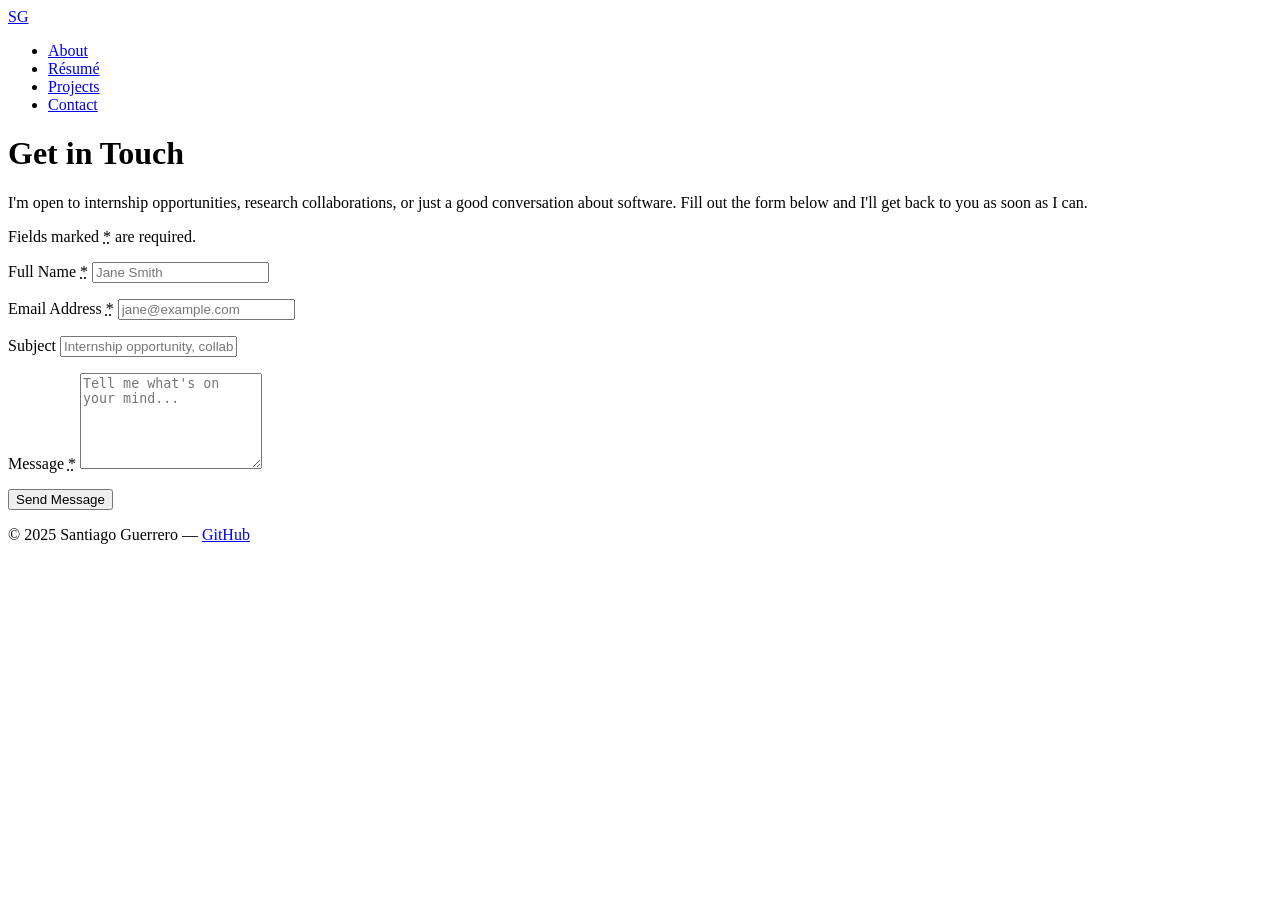
==== contact.html @ 35e9de85 "feat: claened up project.html to avoid unnecissarily adding a class attribute to tags that don't nee" ====
<!DOCTYPE html>
<html lang="en" data-theme="default">
<head>
  <meta charset="UTF-8" />
  <meta name="viewport" content="width=device-width, initial-scale=1.0" />
  <title>Contact &mdash; Santiago Guerrero</title>
  <link rel="stylesheet" href="./styles/main.css" />
  <script type="module" src="./scripts/main.js"></script>
</head>
<body>

  <header class="site-header">
    <nav class="site-nav" aria-label="Primary navigation">
      <a class="nav-logo" href="./index.html">SG</a>
      <ul class="nav-links" role="list">
        <li><a href="./index.html">About</a></li>
        <li><a href="./resume.html">Résumé</a></li>
        <li><a href="./projects.html">Projects</a></li>
        <li><a href="./contact.html" aria-current="page">Contact</a></li>
      </ul>
      <theme-picker></theme-picker>
    </nav>
  </header>

  <main id="main-content">

    <!--
      The page heading and intro sit directly in <main>.
      The form is the primary content — no section wrapper needed
      unless we add a second thematic block alongside it.
    -->
    <h1 class="page-title">Get in Touch</h1>
    <p class="page-intro">
      I'm open to internship opportunities, research collaborations, or just a
      good conversation about software. Fill out the form below and I'll get
      back to you as soon as I can.
    </p>

    <!--
      ACTION: Replace "YOUR_FORM_ID" with your Formspree endpoint ID.
      Sign up at https://formspree.io, create a form, and paste the ID here.
      Format: https://formspree.io/f/YOUR_FORM_ID
      Works without JavaScript — Formspree handles the server-side redirect.

      novalidate is present so JavaScript can control validation UX,
      but native HTML5 attributes (required, type="email") remain as
      the baseline — they activate if JS fails to load.
    -->
    <form
      class="contact-form"
      action="https://formspree.io/f/YOUR_FORM_ID"
      method="POST"
      novalidate
    >

      <p class="form-required-note">
        Fields marked <abbr title="required">*</abbr> are required.
      </p>

      <p class="form-group">
        <label for="name">Full Name <abbr title="required">*</abbr></label>
        <input
          type="text"
          id="name"
          name="name"
          autocomplete="name"
          required
          aria-required="true"
          aria-describedby="name-error"
          placeholder="Jane Smith"
        />
        <span class="field-error" aria-live="polite" id="name-error"></span>
      </p>

      <p class="form-group">
        <label for="email">Email Address <abbr title="required">*</abbr></label>
        <input
          type="email"
          id="email"
          name="email"
          autocomplete="email"
          required
          aria-required="true"
          aria-describedby="email-error"
          placeholder="jane@example.com"
        />
        <span class="field-error" aria-live="polite" id="email-error"></span>
      </p>

      <p class="form-group">
        <label for="subject">Subject</label>
        <input
          type="text"
          id="subject"
          name="subject"
          placeholder="Internship opportunity, collaboration, etc."
        />
      </p>

      <p class="form-group">
        <label for="message">Message <abbr title="required">*</abbr></label>
        <textarea
          id="message"
          name="message"
          rows="6"
          required
          aria-required="true"
          aria-describedby="message-error"
          placeholder="Tell me what's on your mind..."
        ></textarea>
        <span class="field-error" aria-live="polite" id="message-error"></span>
      </p>

      <!-- Honeypot: hidden from real users, trips up bots -->
      <p hidden aria-hidden="true">
        <label for="gotcha">Leave this blank</label>
        <input type="text" id="gotcha" name="_gotcha" tabindex="-1" autocomplete="off" />
      </p>

      <p class="form-group">
        <button class="btn" type="submit">Send Message</button>
      </p>

      <p class="form-status" role="status" aria-live="polite" id="form-status"></p>

    </form>

  </main>

  <footer class="site-footer">
    <p>&copy; <time datetime="2025">2025</time> Santiago Guerrero &mdash;
      <a href="https://github.com/santibanti" rel="noopener noreferrer">GitHub</a>
    </p>
  </footer>

</body>
</html>
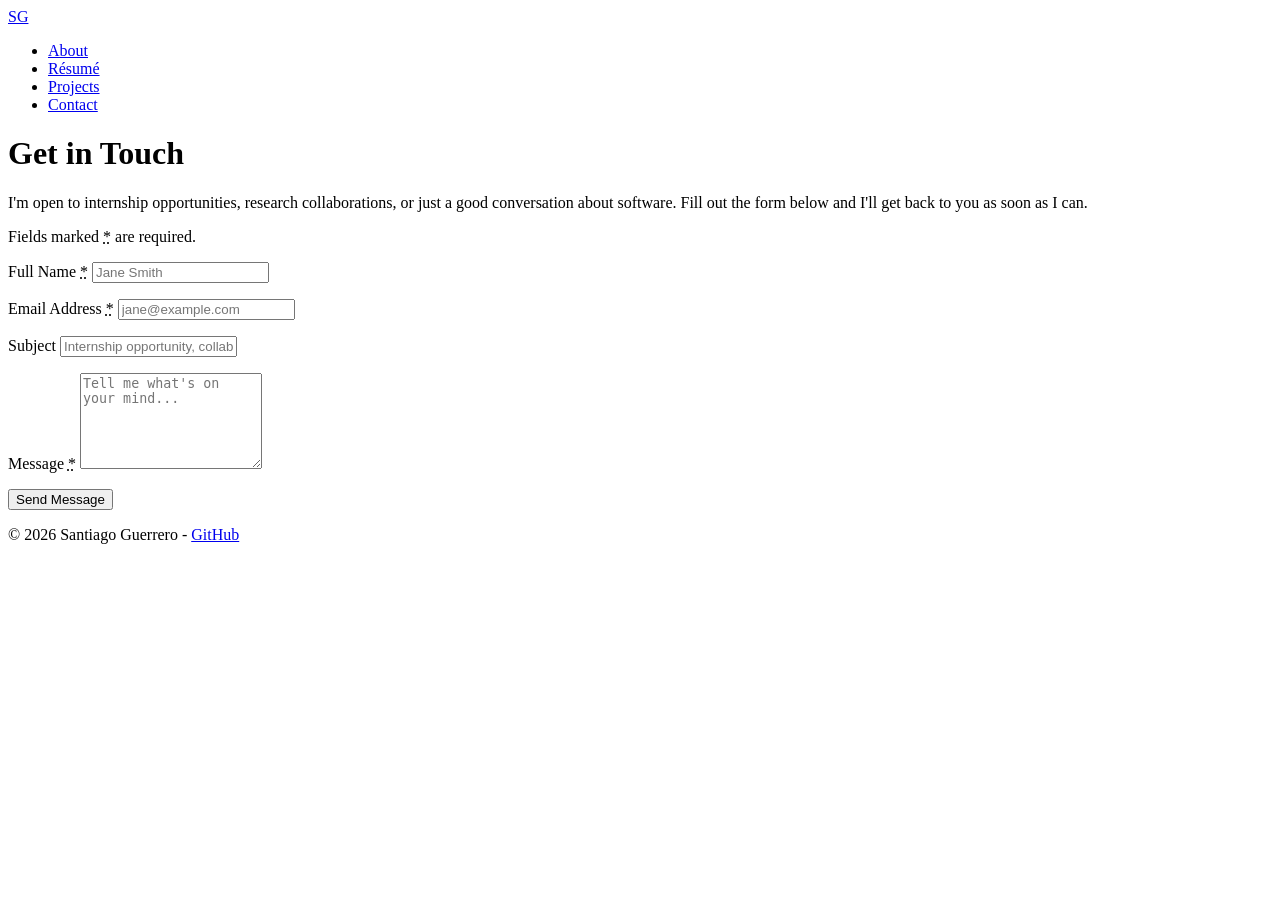
==== commit fade90a2: "feat: started cleaning contact.html and added form handling service id" ====
--- a/contact.html
+++ b/contact.html
@@ -3,16 +3,16 @@
 <head>
   <meta charset="UTF-8" />
   <meta name="viewport" content="width=device-width, initial-scale=1.0" />
-  <title>Contact &mdash; Santiago Guerrero</title>
+  <title>Contact</title>
   <link rel="stylesheet" href="./styles/main.css" />
   <script type="module" src="./scripts/main.js"></script>
 </head>
 <body>
 
-  <header class="site-header">
-    <nav class="site-nav" aria-label="Primary navigation">
-      <a class="nav-logo" href="./index.html">SG</a>
-      <ul class="nav-links" role="list">
+  <header>
+    <nav>
+      <a href="./index.html">SG</a>
+      <ul>
         <li><a href="./index.html">About</a></li>
         <li><a href="./resume.html">Résumé</a></li>
         <li><a href="./projects.html">Projects</a></li>
@@ -22,15 +22,9 @@
     </nav>
   </header>
 
-  <main id="main-content">
-
-    <!--
-      The page heading and intro sit directly in <main>.
-      The form is the primary content — no section wrapper needed
-      unless we add a second thematic block alongside it.
-    -->
-    <h1 class="page-title">Get in Touch</h1>
-    <p class="page-intro">
+  <main>
+    <h1>Get in Touch</h1>
+    <p>
       I'm open to internship opportunities, research collaborations, or just a
       good conversation about software. Fill out the form below and I'll get
       back to you as soon as I can.
@@ -46,12 +40,7 @@
       but native HTML5 attributes (required, type="email") remain as
       the baseline — they activate if JS fails to load.
     -->
-    <form
-      class="contact-form"
-      action="https://formspree.io/f/YOUR_FORM_ID"
-      method="POST"
-      novalidate
-    >
+    <form action="https://formspree.io/f/mzdwzoyd", method="POST">
 
       <p class="form-required-note">
         Fields marked <abbr title="required">*</abbr> are required.
@@ -97,39 +86,35 @@
         />
       </p>
 
-      <p class="form-group">
-        <label for="message">Message <abbr title="required">*</abbr></label>
-        <textarea
-          id="message"
-          name="message"
-          rows="6"
-          required
-          aria-required="true"
-          aria-describedby="message-error"
-          placeholder="Tell me what's on your mind..."
-        ></textarea>
-        <span class="field-error" aria-live="polite" id="message-error"></span>
-      </p>
+        <p class="form-group">
+            <label for="message">Message <abbr title="required">*</abbr></label>
+            <textarea
+            id="message"
+            name="message"
+            rows="6"
+            required
+            aria-required="true"
+            aria-describedby="message-error"
+            placeholder="Tell me what's on your mind..."
+            ></textarea>
+            <span class="field-error" aria-live="polite" id="message-error"></span>
+        </p>
 
-      <!-- Honeypot: hidden from real users, trips up bots -->
-      <p hidden aria-hidden="true">
-        <label for="gotcha">Leave this blank</label>
-        <input type="text" id="gotcha" name="_gotcha" tabindex="-1" autocomplete="off" />
-      </p>
+        <!-- Honeypot: hidden from real users, trips up bots -->
+        <p hidden>
+            <label for="gotcha">Leave this blank</label>
+            <input type="text" id="gotcha" name="_gotcha" tabindex="-1" autocomplete="off" />
+        </p>
 
-      <p class="form-group">
-        <button class="btn" type="submit">Send Message</button>
-      </p>
-
-      <p class="form-status" role="status" aria-live="polite" id="form-status"></p>
-
+        <button type="submit">Send Message</button>
+    
     </form>
 
   </main>
 
-  <footer class="site-footer">
-    <p>&copy; <time datetime="2025">2025</time> Santiago Guerrero &mdash;
-      <a href="https://github.com/santibanti" rel="noopener noreferrer">GitHub</a>
+  <footer>
+    <p>&copy; <time datetime="2026">2026</time> Santiago Guerrero - 
+      <a href="https://github.com/santibanti">GitHub</a>
     </p>
   </footer>
 
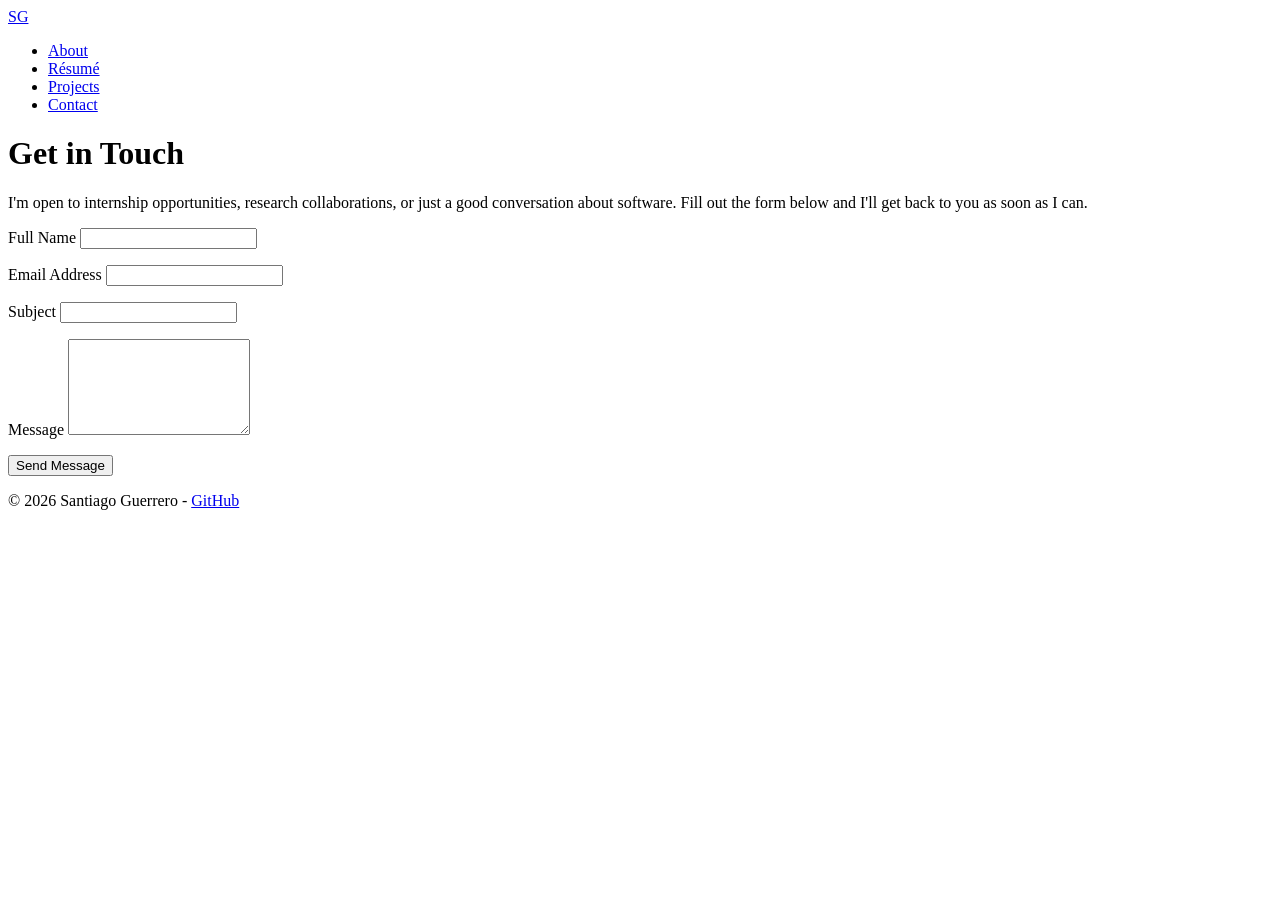
==== commit c7debc7b: "feat: cleaned up contact.html" ====
--- a/contact.html
+++ b/contact.html
@@ -42,65 +42,26 @@
     -->
     <form action="https://formspree.io/f/mzdwzoyd", method="POST">
 
-      <p class="form-required-note">
-        Fields marked <abbr title="required">*</abbr> are required.
-      </p>
-
-      <p class="form-group">
-        <label for="name">Full Name <abbr title="required">*</abbr></label>
-        <input
-          type="text"
-          id="name"
-          name="name"
-          autocomplete="name"
-          required
-          aria-required="true"
-          aria-describedby="name-error"
-          placeholder="Jane Smith"
-        />
-        <span class="field-error" aria-live="polite" id="name-error"></span>
-      </p>
-
-      <p class="form-group">
-        <label for="email">Email Address <abbr title="required">*</abbr></label>
-        <input
-          type="email"
-          id="email"
-          name="email"
-          autocomplete="email"
-          required
-          aria-required="true"
-          aria-describedby="email-error"
-          placeholder="jane@example.com"
-        />
-        <span class="field-error" aria-live="polite" id="email-error"></span>
-      </p>
-
-      <p class="form-group">
-        <label for="subject">Subject</label>
-        <input
-          type="text"
-          id="subject"
-          name="subject"
-          placeholder="Internship opportunity, collaboration, etc."
-        />
-      </p>
-
-        <p class="form-group">
-            <label for="message">Message <abbr title="required">*</abbr></label>
-            <textarea
-            id="message"
-            name="message"
-            rows="6"
-            required
-            aria-required="true"
-            aria-describedby="message-error"
-            placeholder="Tell me what's on your mind..."
-            ></textarea>
-            <span class="field-error" aria-live="polite" id="message-error"></span>
+        <p>
+            <label for="name">Full Name</label>
+            <input type="text" id="name" name="name" autocomplete="name" required />
         </p>
 
-        <!-- Honeypot: hidden from real users, trips up bots -->
+        <p>
+            <label for="email">Email Address</label>
+            <input type="email" id="email" name="email" autocomplete="email" required />
+        </p>
+    
+        <p>
+            <label for="subject">Subject</label>
+            <input type="text" id="subject" name="subject" />
+        </p>
+
+        <p>
+            <label for="message">Message</label>
+            <textarea id="message" name="message" rows="6" required></textarea>
+        </p>
+    
         <p hidden>
             <label for="gotcha">Leave this blank</label>
             <input type="text" id="gotcha" name="_gotcha" tabindex="-1" autocomplete="off" />
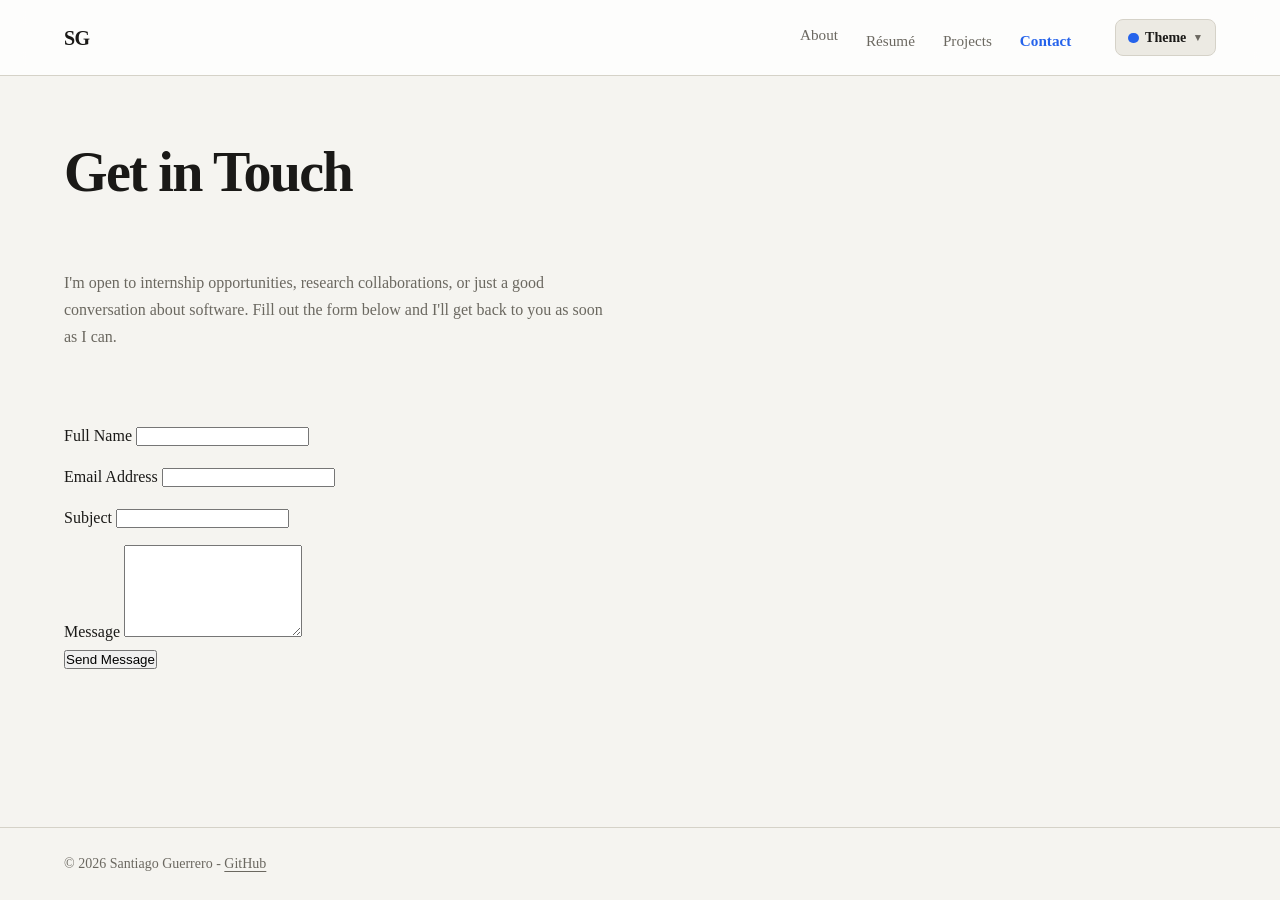
==== commit 78073126: "feat: fixed some comments" ====
--- a/contact.html
+++ b/contact.html
@@ -4,7 +4,7 @@
   <meta charset="UTF-8" />
   <meta name="viewport" content="width=device-width, initial-scale=1.0" />
   <title>Contact</title>
-  <link rel="stylesheet" href="./styles/main.css" />
+  <link rel="stylesheet" href="./main.css" />
   <script type="module" src="./scripts/main.js"></script>
 </head>
 <body>
@@ -30,17 +30,7 @@
       back to you as soon as I can.
     </p>
 
-    <!--
-      ACTION: Replace "YOUR_FORM_ID" with your Formspree endpoint ID.
-      Sign up at https://formspree.io, create a form, and paste the ID here.
-      Format: https://formspree.io/f/YOUR_FORM_ID
-      Works without JavaScript — Formspree handles the server-side redirect.
-
-      novalidate is present so JavaScript can control validation UX,
-      but native HTML5 attributes (required, type="email") remain as
-      the baseline — they activate if JS fails to load.
-    -->
-    <form action="https://formspree.io/f/mzdwzoyd", method="POST">
+    <form action="https://formspree.io/f/mzdwzoyd" method="POST">
 
         <p>
             <label for="name">Full Name</label>
--- a/main.css
+++ b/main.css
@@ -0,0 +1,691 @@
+/* 
+   Structure:
+   1. Theme definitions  (custom properties per data-theme)
+   2. Reset & base
+   3. Typography
+   4. Layout primitives
+   5. Header & nav
+   6. Hero
+   7. About & Experience (index)
+   8. Résumé page
+   9. Projects page
+   10. Contact page
+   11. Footer
+   12. Utilities
+   13. Reduced motion
+*/
+
+
+/* 
+   1. THEME DEFINITIONS
+   Each theme sets the same set of custom properties.
+   The [data-theme] attribute on <html> selects which set is active.
+   JavaScript switches the attribute; CSS does the rest.
+*/
+
+/* --- Default: clean light neutral --- */
+[data-theme="default"] {
+    --bg:          #f5f4f0;
+    --bg-alt:      #eceae3;
+    --surface:     #ffffff;
+    --border:      #d5d2c8;
+    --text:        #1a1917;
+    --text-muted:  #6b6860;
+    --accent:      #2563eb;
+    --accent-hover:#1d4ed8;
+    --accent-text: #ffffff;
+    --tag-bg:      #dbeafe;
+    --tag-text:    #1e40af;
+    --nav-bg:      #ffffffcc;
+    --shadow:      0 1px 3px rgb(0 0 0 / 0.08), 0 4px 16px rgb(0 0 0 / 0.06);
+  }
+  
+  /* --- Goenka: Vipassana-inspired, earthy ochres and warm whites --- */
+  [data-theme="goenka"] {
+    --bg:          #fdf6e3;
+    --bg-alt:      #f5e6c0;
+    --surface:     #fffdf5;
+    --border:      #d4a84b;
+    --text:        #2c1e06;
+    --text-muted:  #7a5c2e;
+    --accent:      #b8621a;
+    --accent-hover:#93490e;
+    --accent-text: #fffdf5;
+    --tag-bg:      #fde8c0;
+    --tag-text:    #7a3e10;
+    --nav-bg:      #fffdf5cc;
+    --shadow:      0 1px 3px rgb(44 30 6 / 0.10), 0 4px 16px rgb(44 30 6 / 0.07);
+  }
+  
+  /* --- Rose: warm pink and mauve --- */
+  [data-theme="rose"] {
+    --bg:          #fff1f2;
+    --bg-alt:      #ffe4e6;
+    --surface:     #ffffff;
+    --border:      #fda4af;
+    --text:        #1a0608;
+    --text-muted:  #7f3040;
+    --accent:      #e11d48;
+    --accent-hover:#be123c;
+    --accent-text: #ffffff;
+    --tag-bg:      #ffe4e6;
+    --tag-text:    #9f1239;
+    --nav-bg:      #fff1f2cc;
+    --shadow:      0 1px 3px rgb(225 29 72 / 0.08), 0 4px 16px rgb(225 29 72 / 0.07);
+  }
+  
+  /* --- Grimoire: arcane manuscript, near-blacks and ink tones --- */
+  [data-theme="grimoire"] {
+    --bg:          #0f0d0a;
+    --bg-alt:      #1a1610;
+    --surface:     #16120d;
+    --border:      #4a3f28;
+    --text:        #e8dfc8;
+    --text-muted:  #8c7d60;
+    --accent:      #8b5cf6;
+    --accent-hover:#7c3aed;
+    --accent-text: #ffffff;
+    --tag-bg:      #2e1f4a;
+    --tag-text:    #c4b5fd;
+    --nav-bg:      #16120dcc;
+    --shadow:      0 1px 3px rgb(0 0 0 / 0.4), 0 4px 16px rgb(0 0 0 / 0.3);
+  }
+  
+  /* --- Ocean: cool blue-teal tones --- */
+  [data-theme="ocean"] {
+    --bg:          #f0f7ff;
+    --bg-alt:      #dbeeff;
+    --surface:     #ffffff;
+    --border:      #7ec8e3;
+    --text:        #03141f;
+    --text-muted:  #2e6a8a;
+    --accent:      #0284c7;
+    --accent-hover:#0369a1;
+    --accent-text: #ffffff;
+    --tag-bg:      #e0f2fe;
+    --tag-text:    #075985;
+    --nav-bg:      #f0f7ffcc;
+    --shadow:      0 1px 3px rgb(2 132 199 / 0.08), 0 4px 16px rgb(2 132 199 / 0.07);
+  }
+  
+  
+  /* 
+     2. RESET & BASE
+    */
+  
+  *, *::before, *::after {
+    box-sizing: border-box;
+    margin: 0;
+    padding: 0;
+  }
+  
+  html {
+    scroll-behavior: smooth;
+  }
+  
+  body {
+    background-color: var(--bg);
+    color: var(--text);
+    font-family: "Georgia", "Times New Roman", serif;
+    font-size: 1rem;
+    line-height: 1.7;
+    min-block-size: 100vh;
+    display: grid;
+    grid-template-rows: auto 1fr auto;
+    transition: background-color 0.25s ease, color 0.25s ease;
+  }
+  
+  
+  /* 
+     3. TYPOGRAPHY
+    */
+  
+  h1, h2, h3, h4 {
+    font-family: "Georgia", serif;
+    line-height: 1.15;
+    color: var(--text);
+    text-wrap: balance;
+  }
+  
+  h1 { font-size: clamp(2.2rem, 5vw, 3.5rem); letter-spacing: -0.03em; }
+  h2 { font-size: clamp(1.4rem, 3vw, 2rem);   letter-spacing: -0.02em; margin-block-end: 1rem; }
+  h3 { font-size: clamp(1.1rem, 2vw, 1.35rem); }
+  
+  p  { max-width: 68ch; }
+  p + p { margin-block-start: 0.85em; }
+  
+  a {
+    color: var(--accent);
+    text-decoration: underline;
+    text-underline-offset: 0.2em;
+    transition: color 0.15s ease;
+  }
+  
+  a:hover, a:focus-visible {
+    color: var(--accent-hover);
+  }
+  
+  a:focus-visible {
+    outline: 0.2rem solid var(--accent);
+    outline-offset: 0.25rem;
+    border-radius: 2px;
+  }
+  
+  strong { font-weight: 700; }
+  
+  time  { font-variant-numeric: tabular-nums; }
+  
+  ul, ol {
+    padding-inline-start: 1.5rem;
+  }
+  
+  li + li {
+    margin-block-start: 0.4em;
+  }
+  
+  /* Definition lists (skills) */
+  dt {
+    font-weight: 700;
+    color: var(--text);
+    margin-block-start: 0.75rem;
+  }
+  
+  dd {
+    color: var(--text-muted);
+    padding-inline-start: 1rem;
+  }
+  
+  
+  /* 
+     4. LAYOUT PRIMITIVES
+    */
+  
+  /* Every page's content is constrained to a readable measure */
+  main {
+    width: min(100% - 3rem, 72rem);
+    margin-inline: auto;
+    padding-block: 4rem;
+    display: flex;
+    flex-direction: column;
+    gap: 4rem;
+  }
+  
+  /* Sections inside main inherit the column flow */
+  main > section {
+    display: flex;
+    flex-direction: column;
+    gap: 1.5rem;
+  }
+  
+  
+  /* 
+     5. HEADER & NAV
+    */
+  
+  header:has(nav) {
+    position: sticky;
+    top: 0;
+    z-index: 100;
+    background-color: var(--nav-bg);
+    backdrop-filter: blur(12px);
+    -webkit-backdrop-filter: blur(12px);
+    border-block-end: 1px solid var(--border);
+    transition: background-color 0.25s ease, border-color 0.25s ease;
+  }
+  
+  header > nav {
+    width: min(100% - 3rem, 72rem);
+    margin-inline: auto;
+    padding-block: 1rem;
+    display: flex;
+    align-items: center;
+    gap: 2rem;
+  }
+  
+  /* Logo mark */
+  header > nav > a:first-child {
+    font-size: 1.25rem;
+    font-weight: 700;
+    font-family: "Georgia", serif;
+    color: var(--text);
+    text-decoration: none;
+    letter-spacing: -0.03em;
+    margin-inline-end: auto;
+  }
+  
+  header > nav > a:first-child:hover {
+    color: var(--accent);
+  }
+  
+  /* Nav link list */
+  header > nav > ul {
+    list-style: none;
+    padding: 0;
+    display: flex;
+    gap: 0.25rem;
+  }
+  
+  header > nav > ul a {
+    display: block;
+    padding: 0.35rem 0.75rem;
+    border-radius: 6px;
+    color: var(--text-muted);
+    text-decoration: none;
+    font-size: 0.95rem;
+    transition: color 0.15s ease, background-color 0.15s ease;
+  }
+  
+  header > nav > ul a:hover {
+    color: var(--text);
+    background-color: var(--bg-alt);
+  }
+  
+  header > nav > ul a[aria-current="page"] {
+    color: var(--accent);
+    font-weight: 600;
+  }
+  
+  
+  /* 
+     6. HERO (index.html)
+    */
+  
+  main > .hero {
+    padding-block: 3rem 2rem;
+    border-block-end: 1px solid var(--border);
+    gap: 1rem;
+  }
+  
+  main > .hero > h1 {
+    font-size: clamp(2.8rem, 7vw, 5rem);
+    letter-spacing: -0.04em;
+  }
+  
+  main > .hero > p {
+    font-size: clamp(1.05rem, 2vw, 1.25rem);
+    color: var(--text-muted);
+    max-width: 52ch;
+  }
+  
+  /* Call-to-action link styled as a button */
+  .btn {
+    display: inline-block;
+    margin-block-start: 0.5rem;
+    padding: 0.65rem 1.4rem;
+    background-color: var(--accent);
+    color: var(--accent-text);
+    border-radius: 8px;
+    text-decoration: none;
+    font-size: 0.95rem;
+    font-weight: 600;
+    font-family: "Georgia", serif;
+    border: 2px solid transparent;
+    cursor: pointer;
+    transition: background-color 0.15s ease, transform 0.1s ease;
+  }
+  
+  .btn:hover, .btn:focus-visible {
+    background-color: var(--accent-hover);
+    color: var(--accent-text);
+    transform: translateY(-1px);
+  }
+  
+  .btn--outline {
+    background-color: transparent;
+    color: var(--accent);
+    border-color: var(--accent);
+  }
+  
+  .btn--outline:hover, .btn--outline:focus-visible {
+    background-color: var(--accent);
+    color: var(--accent-text);
+  }
+  
+  
+  /* 
+     7. ABOUT & EXPERIENCE (index.html)
+    */
+  
+  /* Experience ordered list */
+  main > section > ol {
+    list-style: none;
+    padding: 0;
+    display: flex;
+    flex-direction: column;
+    gap: 2rem;
+  }
+  
+  main > section > ol > li {
+    padding-block-start: 2rem;
+    border-block-start: 1px solid var(--border);
+  }
+  
+  main > section > ol > li > h3 {
+    margin-block-end: 0.25rem;
+  }
+  
+  main > section > ol > li > p {
+    color: var(--text-muted);
+    font-size: 0.9rem;
+    margin-block-end: 0.5rem;
+  }
+  
+  
+  /* 
+     8. RÉSUMÉ PAGE (resume.html)
+    */
+  
+  /* The <header> directly inside <main> on the résumé page */
+  main > header {
+    padding-block-end: 2rem;
+    border-block-end: 1px solid var(--border);
+    display: flex;
+    flex-direction: column;
+    gap: 0.5rem;
+  }
+  
+  main > header > p {
+    color: var(--text-muted);
+    font-size: 1.05rem;
+  }
+  
+  /* Resume sections */
+  main > section > ul,
+  main > section > ol {
+    list-style: none;
+    padding: 0;
+    display: flex;
+    flex-direction: column;
+    gap: 1.75rem;
+  }
+  
+  main > section > ul > li,
+  main > section > ol > li {
+    padding-block-start: 1.75rem;
+    border-block-start: 1px solid var(--border);
+  }
+  
+  main > section > ul > li > h3,
+  main > section > ol > li > h3 {
+    margin-block-end: 0.2rem;
+  }
+  
+  main > section > ul > li > p,
+  main > section > ol > li > p {
+    color: var(--text-muted);
+    font-size: 0.9rem;
+    margin-block-end: 0.5rem;
+  }
+  
+  /* Bullet lists inside resume list items */
+  main > section > ul > li > ul,
+  main > section > ol > li > ul {
+    list-style: disc;
+    padding-inline-start: 1.5rem;
+    margin-block-start: 0.5rem;
+    color: var(--text);
+  }
+  
+  /* Skills definition list */
+  main > section > dl {
+    display: grid;
+    grid-template-columns: max-content 1fr;
+    gap: 0.5rem 2rem;
+    align-items: baseline;
+  }
+  
+  main > section > dl > dt {
+    margin-block-start: 0;
+    white-space: nowrap;
+  }
+  
+  
+  /* 
+     9. PROJECTS PAGE (projects.html)
+    */
+  
+  /* Project cards grid */
+  .projects-grid {
+    display: grid;
+    grid-template-columns: repeat(auto-fill, minmax(min(100%, 22rem), 1fr));
+    gap: 1.5rem;
+    /* Override the flex column from main > section */
+    display: grid !important;
+  }
+  
+  /* Visually hidden heading for the grid — screen readers see it */
+  .visually-hidden {
+    position: absolute;
+    width: 1px;
+    height: 1px;
+    padding: 0;
+    margin: -1px;
+    overflow: hidden;
+    clip: rect(0, 0, 0, 0);
+    white-space: nowrap;
+    border: 0;
+  }
+  
+  .projects-grid > article {
+    background-color: var(--surface);
+    border: 1px solid var(--border);
+    border-radius: 12px;
+    padding: clamp(1.25rem, 3vw, 1.75rem);
+    display: flex;
+    flex-direction: column;
+    gap: 0.75rem;
+    box-shadow: var(--shadow);
+    transition: transform 0.15s ease, box-shadow 0.15s ease;
+  }
+  
+  .projects-grid > article:hover {
+    transform: translateY(-2px);
+    box-shadow: var(--shadow), 0 8px 24px rgb(0 0 0 / 0.08);
+  }
+  
+  .projects-grid > article > header {
+    display: flex;
+    flex-direction: column;
+    gap: 0.5rem;
+  }
+  
+  .projects-grid > article > header > h3 {
+    margin: 0;
+  }
+  
+  /* Tech tag list inside project cards */
+  .projects-grid > article > header > ul {
+    list-style: none;
+    padding: 0;
+    display: flex;
+    flex-wrap: wrap;
+    gap: 0.4rem;
+  }
+  
+  .projects-grid > article > header > ul > li {
+    margin: 0;
+    padding: 0.2rem 0.6rem;
+    background-color: var(--tag-bg);
+    color: var(--tag-text);
+    border-radius: 999px;
+    font-size: 0.8rem;
+    font-weight: 600;
+    font-family: "Courier New", monospace;
+  }
+  
+  .projects-grid > article > p {
+    flex: 1;
+    color: var(--text-muted);
+    font-size: 0.95rem;
+    max-width: unset;
+  }
+  
+  .projects-grid > article > footer {
+    margin-block-start: auto;
+    padding-block-start: 0.75rem;
+    border-block-start: 1px solid var(--border);
+  }
+  
+  .projects-grid > article > footer > a {
+    font-size: 0.9rem;
+    font-weight: 600;
+    text-decoration: none;
+  }
+  
+  .projects-grid > article > footer > a:hover {
+    text-decoration: underline;
+  }
+  
+  /* Currency widget section */
+  .widget-section {
+    padding: clamp(1.5rem, 4vw, 2.5rem);
+    background-color: var(--surface);
+    border: 1px solid var(--border);
+    border-radius: 12px;
+    box-shadow: var(--shadow);
+  }
+  
+  .widget-section > h2 {
+    margin-block-end: 0.5rem;
+  }
+  
+  .widget-section > p {
+    color: var(--text-muted);
+    margin-block-end: 1.5rem;
+  }
+  
+  .noscript-notice {
+    padding: 1rem;
+    background-color: var(--bg-alt);
+    border: 1px solid var(--border);
+    border-radius: 8px;
+    color: var(--text-muted);
+    font-size: 0.95rem;
+  }
+  
+  
+  /* 
+     10. CONTACT PAGE (contact.html)
+    */
+  
+  main > h1 + p {
+    color: var(--text-muted);
+    margin-block-end: 0.5rem;
+  }
+  
+  .contact-form {
+    display: flex;
+    flex-direction: column;
+    gap: 1.25rem;
+    max-width: 44rem;
+  }
+  
+  /* Each field group is a <p> containing label + input/textarea */
+  .contact-form > p {
+    display: flex;
+    flex-direction: column;
+    gap: 0.4rem;
+    max-width: unset;
+  }
+  
+  .contact-form label {
+    font-size: 0.9rem;
+    font-weight: 600;
+    color: var(--text);
+  }
+  
+  .contact-form input,
+  .contact-form textarea {
+    width: 100%;
+    padding: 0.6rem 0.85rem;
+    background-color: var(--surface);
+    color: var(--text);
+    border: 1.5px solid var(--border);
+    border-radius: 8px;
+    font: inherit;
+    font-size: 1rem;
+    transition: border-color 0.15s ease, box-shadow 0.15s ease;
+  }
+  
+  .contact-form input:focus,
+  .contact-form textarea:focus {
+    outline: none;
+    border-color: var(--accent);
+    box-shadow: 0 0 0 3px color-mix(in srgb, var(--accent) 20%, transparent);
+  }
+  
+  .contact-form input:invalid:not(:placeholder-shown),
+  .contact-form textarea:invalid:not(:placeholder-shown) {
+    border-color: #dc2626;
+  }
+  
+  .contact-form textarea {
+    resize: vertical;
+    min-block-size: 8rem;
+  }
+  
+  .field-error {
+    font-size: 0.85rem;
+    color: #dc2626;
+    min-block-size: 1.2em;
+  }
+  
+  .form-status {
+    font-size: 0.9rem;
+    color: var(--text-muted);
+    min-block-size: 1.4em;
+  }
+  
+  
+  /* 
+     11. FOOTER
+    */
+  
+  body > footer {
+    border-block-start: 1px solid var(--border);
+    padding-block: 1.5rem;
+    transition: border-color 0.25s ease;
+  }
+  
+  body > footer > p {
+    width: min(100% - 3rem, 72rem);
+    margin-inline: auto;
+    font-size: 0.875rem;
+    color: var(--text-muted);
+    max-width: unset;
+  }
+  
+  body > footer a {
+    color: var(--text-muted);
+  }
+  
+  body > footer a:hover {
+    color: var(--accent);
+  }
+  
+  
+  /* 
+     12. UTILITIES
+    */
+  
+  /* Theme transition applied globally when switching */
+  body.theme-transitioning * {
+    transition:
+      background-color 0.25s ease,
+      color 0.25s ease,
+      border-color 0.25s ease !important;
+  }
+  
+  
+  /* 
+     13. REDUCED MOTION
+    */
+  
+  @media (prefers-reduced-motion: reduce) {
+    *, *::before, *::after {
+      animation-duration: 0.01ms !important;
+      animation-iteration-count: 1 !important;
+      transition-duration: 0.01ms !important;
+      scroll-behavior: auto !important;
+    }
+  }
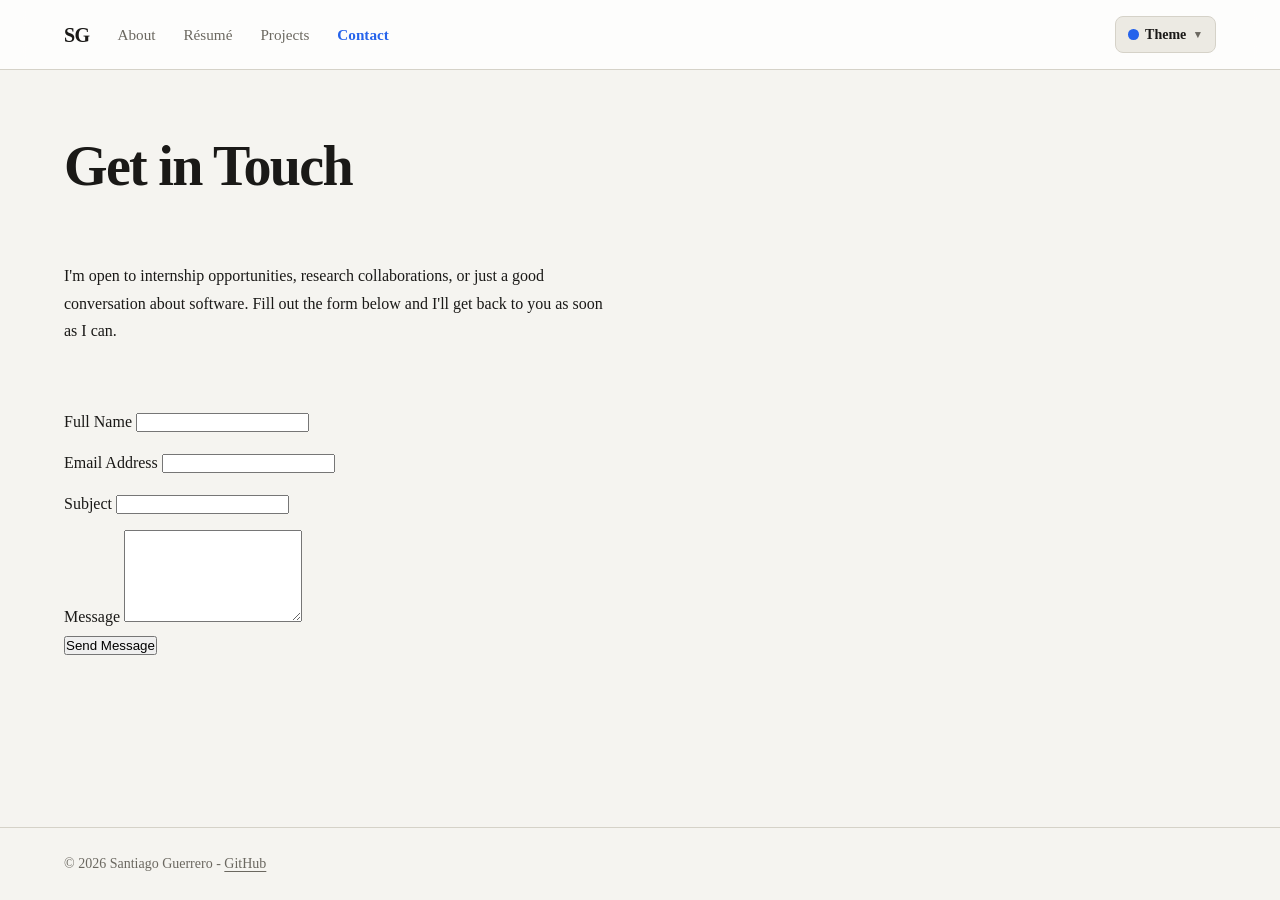
==== commit b33130db: "feat: fixed nav bar styling errors" ====
--- a/contact.html
+++ b/contact.html
@@ -3,6 +3,10 @@
 <head>
   <meta charset="UTF-8" />
   <meta name="viewport" content="width=device-width, initial-scale=1.0" />
+  <script>
+    const theme = localStorage.getItem("sg-theme");
+    if (theme) document.documentElement.setAttribute("data-theme", theme);
+  </script>
   <title>Contact</title>
   <link rel="stylesheet" href="./main.css" />
   <script type="module" src="./scripts/main.js"></script>
--- a/main.css
+++ b/main.css
@@ -1,6 +1,6 @@
 /* 
    Structure:
-   1. Theme definitions  (custom properties per data-theme)
+   1. Theme definitions
    2. Reset & base
    3. Typography
    4. Layout primitives
@@ -16,15 +16,11 @@
 */
 
 
-/* 
+/* ============================================================
    1. THEME DEFINITIONS
-   Each theme sets the same set of custom properties.
-   The [data-theme] attribute on <html> selects which set is active.
-   JavaScript switches the attribute; CSS does the rest.
-*/
+   ============================================================ */
 
-/* --- Default: clean light neutral --- */
-[data-theme="default"] {
+   [data-theme="default"] {
     --bg:          #f5f4f0;
     --bg-alt:      #eceae3;
     --surface:     #ffffff;
@@ -40,7 +36,6 @@
     --shadow:      0 1px 3px rgb(0 0 0 / 0.08), 0 4px 16px rgb(0 0 0 / 0.06);
   }
   
-  /* --- Goenka: Vipassana-inspired, earthy ochres and warm whites --- */
   [data-theme="goenka"] {
     --bg:          #fdf6e3;
     --bg-alt:      #f5e6c0;
@@ -57,7 +52,6 @@
     --shadow:      0 1px 3px rgb(44 30 6 / 0.10), 0 4px 16px rgb(44 30 6 / 0.07);
   }
   
-  /* --- Rose: warm pink and mauve --- */
   [data-theme="rose"] {
     --bg:          #fff1f2;
     --bg-alt:      #ffe4e6;
@@ -74,7 +68,6 @@
     --shadow:      0 1px 3px rgb(225 29 72 / 0.08), 0 4px 16px rgb(225 29 72 / 0.07);
   }
   
-  /* --- Grimoire: arcane manuscript, near-blacks and ink tones --- */
   [data-theme="grimoire"] {
     --bg:          #0f0d0a;
     --bg-alt:      #1a1610;
@@ -91,7 +84,6 @@
     --shadow:      0 1px 3px rgb(0 0 0 / 0.4), 0 4px 16px rgb(0 0 0 / 0.3);
   }
   
-  /* --- Ocean: cool blue-teal tones --- */
   [data-theme="ocean"] {
     --bg:          #f0f7ff;
     --bg-alt:      #dbeeff;
@@ -109,9 +101,9 @@
   }
   
   
-  /* 
+  /* ============================================================
      2. RESET & BASE
-    */
+     ============================================================ */
   
   *, *::before, *::after {
     box-sizing: border-box;
@@ -136,9 +128,9 @@
   }
   
   
-  /* 
+  /* ============================================================
      3. TYPOGRAPHY
-    */
+     ============================================================ */
   
   h1, h2, h3, h4 {
     font-family: "Georgia", serif;
@@ -151,7 +143,7 @@
   h2 { font-size: clamp(1.4rem, 3vw, 2rem);   letter-spacing: -0.02em; margin-block-end: 1rem; }
   h3 { font-size: clamp(1.1rem, 2vw, 1.35rem); }
   
-  p  { max-width: 68ch; }
+  p { max-width: 68ch; }
   p + p { margin-block-start: 0.85em; }
   
   a {
@@ -172,10 +164,10 @@
   }
   
   strong { font-weight: 700; }
-  
-  time  { font-variant-numeric: tabular-nums; }
-  
-  ul, ol {
+  time   { font-variant-numeric: tabular-nums; }
+  
+  /* Only apply list padding inside main content, never in nav */
+  main ul, main ol {
     padding-inline-start: 1.5rem;
   }
   
@@ -183,11 +175,9 @@
     margin-block-start: 0.4em;
   }
   
-  /* Definition lists (skills) */
   dt {
     font-weight: 700;
     color: var(--text);
-    margin-block-start: 0.75rem;
   }
   
   dd {
@@ -196,11 +186,10 @@
   }
   
   
-  /* 
+  /* ============================================================
      4. LAYOUT PRIMITIVES
-    */
-  
-  /* Every page's content is constrained to a readable measure */
+     ============================================================ */
+  
   main {
     width: min(100% - 3rem, 72rem);
     margin-inline: auto;
@@ -210,7 +199,6 @@
     gap: 4rem;
   }
   
-  /* Sections inside main inherit the column flow */
   main > section {
     display: flex;
     flex-direction: column;
@@ -218,9 +206,9 @@
   }
   
   
-  /* 
+  /* ============================================================
      5. HEADER & NAV
-    */
+     ============================================================ */
   
   header:has(nav) {
     position: sticky;
@@ -238,31 +226,40 @@
     margin-inline: auto;
     padding-block: 1rem;
     display: flex;
+    flex-direction: row;
     align-items: center;
-    gap: 2rem;
-  }
-  
-  /* Logo mark */
-  header > nav > a:first-child {
+    gap: 1rem;
+  }
+  
+  /* Logo */
+  header > nav > a {
     font-size: 1.25rem;
     font-weight: 700;
     font-family: "Georgia", serif;
     color: var(--text);
     text-decoration: none;
     letter-spacing: -0.03em;
-    margin-inline-end: auto;
-  }
-  
-  header > nav > a:first-child:hover {
+    flex-shrink: 0;
+  }
+  
+  header > nav > a:hover {
     color: var(--accent);
   }
   
-  /* Nav link list */
+  /* Nav link list — sits in the middle, grows to fill space */
   header > nav > ul {
     list-style: none;
     padding: 0;
-    display: flex;
+    margin: 0;
+    display: flex;
+    flex-direction: row;
+    flex-wrap: nowrap;
     gap: 0.25rem;
+    flex: 1;
+  }
+  
+  header > nav > ul > li {
+    margin: 0;
   }
   
   header > nav > ul a {
@@ -285,29 +282,36 @@
     font-weight: 600;
   }
   
-  
-  /* 
+  /* Theme picker pushed to the far right */
+  theme-picker {
+    flex-shrink: 0;
+    margin-inline-start: auto;
+  }
+  
+  
+  /* ============================================================
      6. HERO (index.html)
-    */
-  
-  main > .hero {
+     The hero is the first section in main on the home page.
+     We target it by structure since the class was removed.
+     ============================================================ */
+  
+  main > section:first-child {
     padding-block: 3rem 2rem;
     border-block-end: 1px solid var(--border);
     gap: 1rem;
   }
   
-  main > .hero > h1 {
+  main > section:first-child > h1 {
     font-size: clamp(2.8rem, 7vw, 5rem);
     letter-spacing: -0.04em;
   }
   
-  main > .hero > p {
+  main > section:first-child > p {
     font-size: clamp(1.05rem, 2vw, 1.25rem);
     color: var(--text-muted);
     max-width: 52ch;
   }
   
-  /* Call-to-action link styled as a button */
   .btn {
     display: inline-block;
     margin-block-start: 0.5rem;
@@ -342,12 +346,14 @@
   }
   
   
-  /* 
+  /* ============================================================
      7. ABOUT & EXPERIENCE (index.html)
-    */
-  
-  /* Experience ordered list */
-  main > section > ol {
+     ============================================================ */
+  
+  /* Experience list — override main ul/ol padding since 
+     these are styled as cards, not indented bullets */
+  main > section > ol.experience-list,
+  main > section > ol:not([class]) {
     list-style: none;
     padding: 0;
     display: flex;
@@ -355,27 +361,28 @@
     gap: 2rem;
   }
   
-  main > section > ol > li {
+  main > section > ol:not([class]) > li,
+  main > section > ol.experience-list > li {
     padding-block-start: 2rem;
     border-block-start: 1px solid var(--border);
-  }
-  
-  main > section > ol > li > h3 {
+    padding-inline-start: 0;
+  }
+  
+  main > section > ol:not([class]) > li > h3 {
     margin-block-end: 0.25rem;
   }
   
-  main > section > ol > li > p {
+  main > section > ol:not([class]) > li > p {
     color: var(--text-muted);
     font-size: 0.9rem;
     margin-block-end: 0.5rem;
   }
   
   
-  /* 
+  /* ============================================================
      8. RÉSUMÉ PAGE (resume.html)
-    */
-  
-  /* The <header> directly inside <main> on the résumé page */
+     ============================================================ */
+  
   main > header {
     padding-block-end: 2rem;
     border-block-end: 1px solid var(--border);
@@ -389,9 +396,9 @@
     font-size: 1.05rem;
   }
   
-  /* Resume sections */
-  main > section > ul,
-  main > section > ol {
+  /* Resume entry lists — explicitly classed to avoid 
+     colliding with experience lists on index */
+  .resume-list {
     list-style: none;
     padding: 0;
     display: flex;
@@ -399,61 +406,53 @@
     gap: 1.75rem;
   }
   
-  main > section > ul > li,
-  main > section > ol > li {
+  .resume-list > li {
     padding-block-start: 1.75rem;
     border-block-start: 1px solid var(--border);
   }
   
-  main > section > ul > li > h3,
-  main > section > ol > li > h3 {
+  .resume-list > li > h3 {
     margin-block-end: 0.2rem;
   }
   
-  main > section > ul > li > p,
-  main > section > ol > li > p {
+  .resume-list > li > p {
     color: var(--text-muted);
     font-size: 0.9rem;
     margin-block-end: 0.5rem;
   }
   
-  /* Bullet lists inside resume list items */
-  main > section > ul > li > ul,
-  main > section > ol > li > ul {
+  /* Bullet points inside resume entries */
+  .resume-list > li > ul {
     list-style: disc;
     padding-inline-start: 1.5rem;
     margin-block-start: 0.5rem;
     color: var(--text);
   }
   
-  /* Skills definition list */
-  main > section > dl {
+  /* Skills dl */
+  .skills-grid {
     display: grid;
     grid-template-columns: max-content 1fr;
     gap: 0.5rem 2rem;
     align-items: baseline;
   }
   
-  main > section > dl > dt {
+  .skills-grid > dt {
+    white-space: nowrap;
     margin-block-start: 0;
-    white-space: nowrap;
-  }
-  
-  
-  /* 
+  }
+  
+  
+  /* ============================================================
      9. PROJECTS PAGE (projects.html)
-    */
-  
-  /* Project cards grid */
+     ============================================================ */
+  
   .projects-grid {
-    display: grid;
+    display: grid !important;
     grid-template-columns: repeat(auto-fill, minmax(min(100%, 22rem), 1fr));
     gap: 1.5rem;
-    /* Override the flex column from main > section */
-    display: grid !important;
-  }
-  
-  /* Visually hidden heading for the grid — screen readers see it */
+  }
+  
   .visually-hidden {
     position: absolute;
     width: 1px;
@@ -493,10 +492,11 @@
     margin: 0;
   }
   
-  /* Tech tag list inside project cards */
+  /* Tag list inside project cards */
   .projects-grid > article > header > ul {
     list-style: none;
     padding: 0;
+    margin: 0;
     display: flex;
     flex-wrap: wrap;
     gap: 0.4rem;
@@ -536,7 +536,6 @@
     text-decoration: underline;
   }
   
-  /* Currency widget section */
   .widget-section {
     padding: clamp(1.5rem, 4vw, 2.5rem);
     background-color: var(--surface);
@@ -564,14 +563,9 @@
   }
   
   
-  /* 
+  /* ============================================================
      10. CONTACT PAGE (contact.html)
-    */
-  
-  main > h1 + p {
-    color: var(--text-muted);
-    margin-block-end: 0.5rem;
-  }
+     ============================================================ */
   
   .contact-form {
     display: flex;
@@ -580,7 +574,6 @@
     max-width: 44rem;
   }
   
-  /* Each field group is a <p> containing label + input/textarea */
   .contact-form > p {
     display: flex;
     flex-direction: column;
@@ -637,9 +630,9 @@
   }
   
   
-  /* 
+  /* ============================================================
      11. FOOTER
-    */
+     ============================================================ */
   
   body > footer {
     border-block-start: 1px solid var(--border);
@@ -664,11 +657,10 @@
   }
   
   
-  /* 
+  /* ============================================================
      12. UTILITIES
-    */
-  
-  /* Theme transition applied globally when switching */
+     ============================================================ */
+  
   body.theme-transitioning * {
     transition:
       background-color 0.25s ease,
@@ -677,9 +669,9 @@
   }
   
   
-  /* 
+  /* ============================================================
      13. REDUCED MOTION
-    */
+     ============================================================ */
   
   @media (prefers-reduced-motion: reduce) {
     *, *::before, *::after {
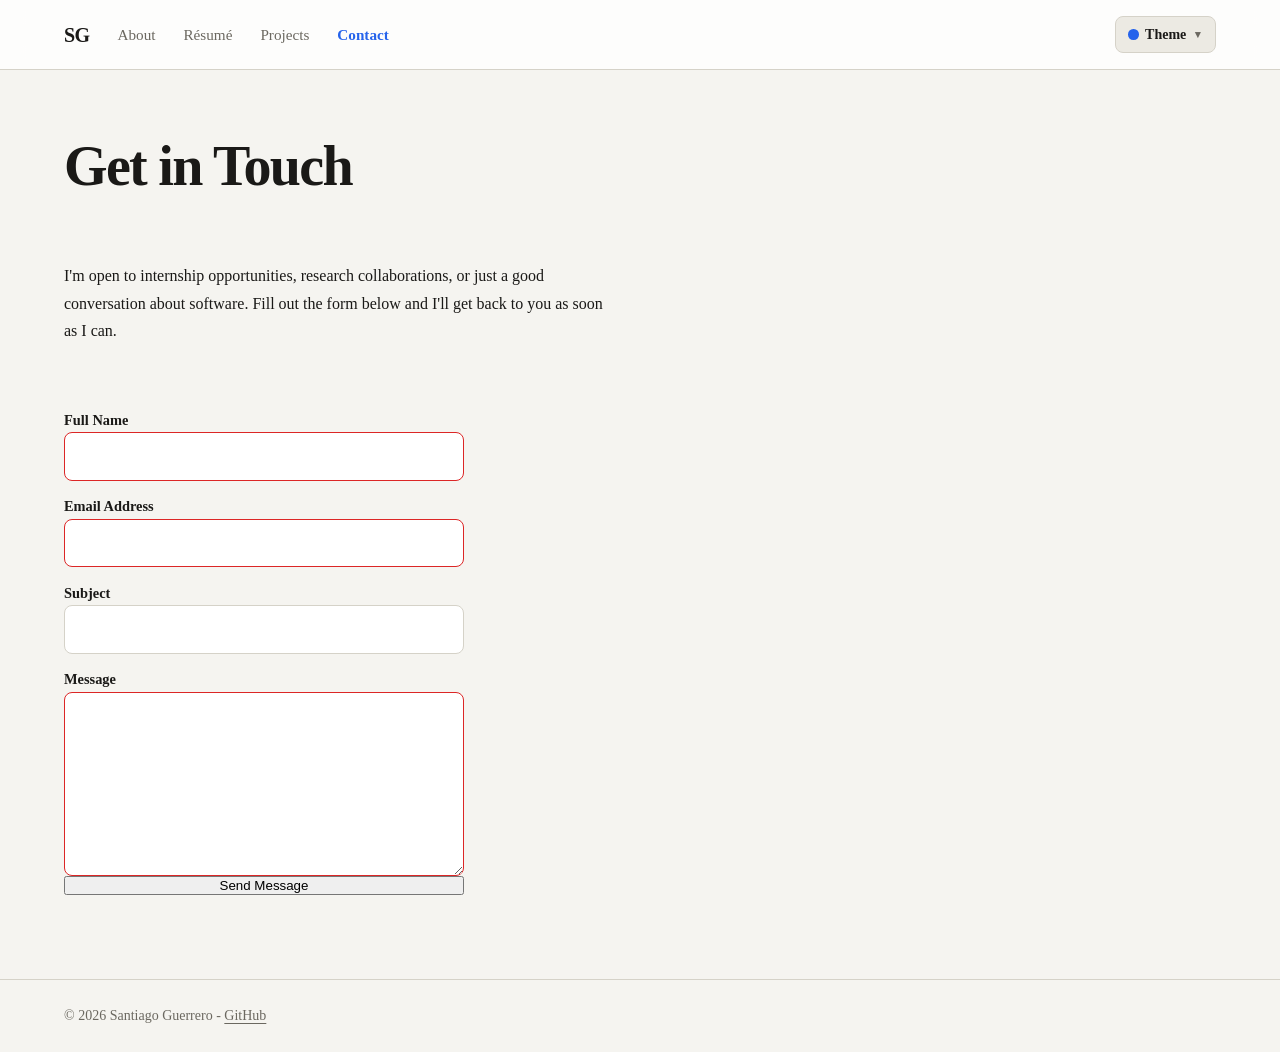
==== commit e5f9d2a5: "feat: changed the form submission to prevent default using a script tag in contact.html, and also ch" ====
--- a/contact.html
+++ b/contact.html
@@ -62,6 +62,8 @@
         </p>
 
         <button type="submit">Send Message</button>
+
+        <p class="form-status" aria-live="polite"></p>
     
     </form>
 
@@ -73,5 +75,37 @@
     </p>
   </footer>
 
+  <script>
+    const form = document.querySelector("form");
+    const status = document.querySelector(".form-status");
+
+    form.addEventListener("submit", async (event) => {
+    event.preventDefault();
+
+    status.textContent = "Sending...";
+
+    const data = new FormData(form);
+
+    try {
+        const response = await fetch(form.action, {
+        method: form.method,
+        body: data,
+        headers: {
+            Accept: "application/json"
+        }
+        });
+
+        if (response.ok) {
+        form.reset();
+        status.textContent = "Message sent successfully!";
+        } else {
+        status.textContent = "Something went wrong.";
+        }
+    } catch (error) {
+        status.textContent = "Network error.";
+    }
+    });
+  </script>
+
 </body>
 </html>
--- a/main.css
+++ b/main.css
@@ -567,28 +567,28 @@
      10. CONTACT PAGE (contact.html)
      ============================================================ */
   
-  .contact-form {
-    display: flex;
-    flex-direction: column;
-    gap: 1.25rem;
-    max-width: 44rem;
-  }
-  
-  .contact-form > p {
-    display: flex;
-    flex-direction: column;
-    gap: 0.4rem;
+  form {
+    display: flex;
+    flex-direction: column;
+    gap: 0;
+    max-width: 25rem;
+  }
+  
+  form > p {
+    display: flex;
+    flex-direction: column;
+    gap: 0rem;
     max-width: unset;
   }
   
-  .contact-form label {
+  form label {
     font-size: 0.9rem;
     font-weight: 600;
     color: var(--text);
   }
   
-  .contact-form input,
-  .contact-form textarea {
+  form input,
+  form textarea {
     width: 100%;
     padding: 0.6rem 0.85rem;
     background-color: var(--surface);
@@ -600,19 +600,19 @@
     transition: border-color 0.15s ease, box-shadow 0.15s ease;
   }
   
-  .contact-form input:focus,
-  .contact-form textarea:focus {
+  form input:focus,
+  form textarea:focus {
     outline: none;
     border-color: var(--accent);
     box-shadow: 0 0 0 3px color-mix(in srgb, var(--accent) 20%, transparent);
   }
   
-  .contact-form input:invalid:not(:placeholder-shown),
-  .contact-form textarea:invalid:not(:placeholder-shown) {
+  form input:invalid:not(:placeholder-shown),
+  form textarea:invalid:not(:placeholder-shown) {
     border-color: #dc2626;
   }
   
-  .contact-form textarea {
+  form textarea {
     resize: vertical;
     min-block-size: 8rem;
   }
@@ -666,6 +666,10 @@
       background-color 0.25s ease,
       color 0.25s ease,
       border-color 0.25s ease !important;
+  }
+
+  [hidden] {
+    display: none !important;
   }
   
   
